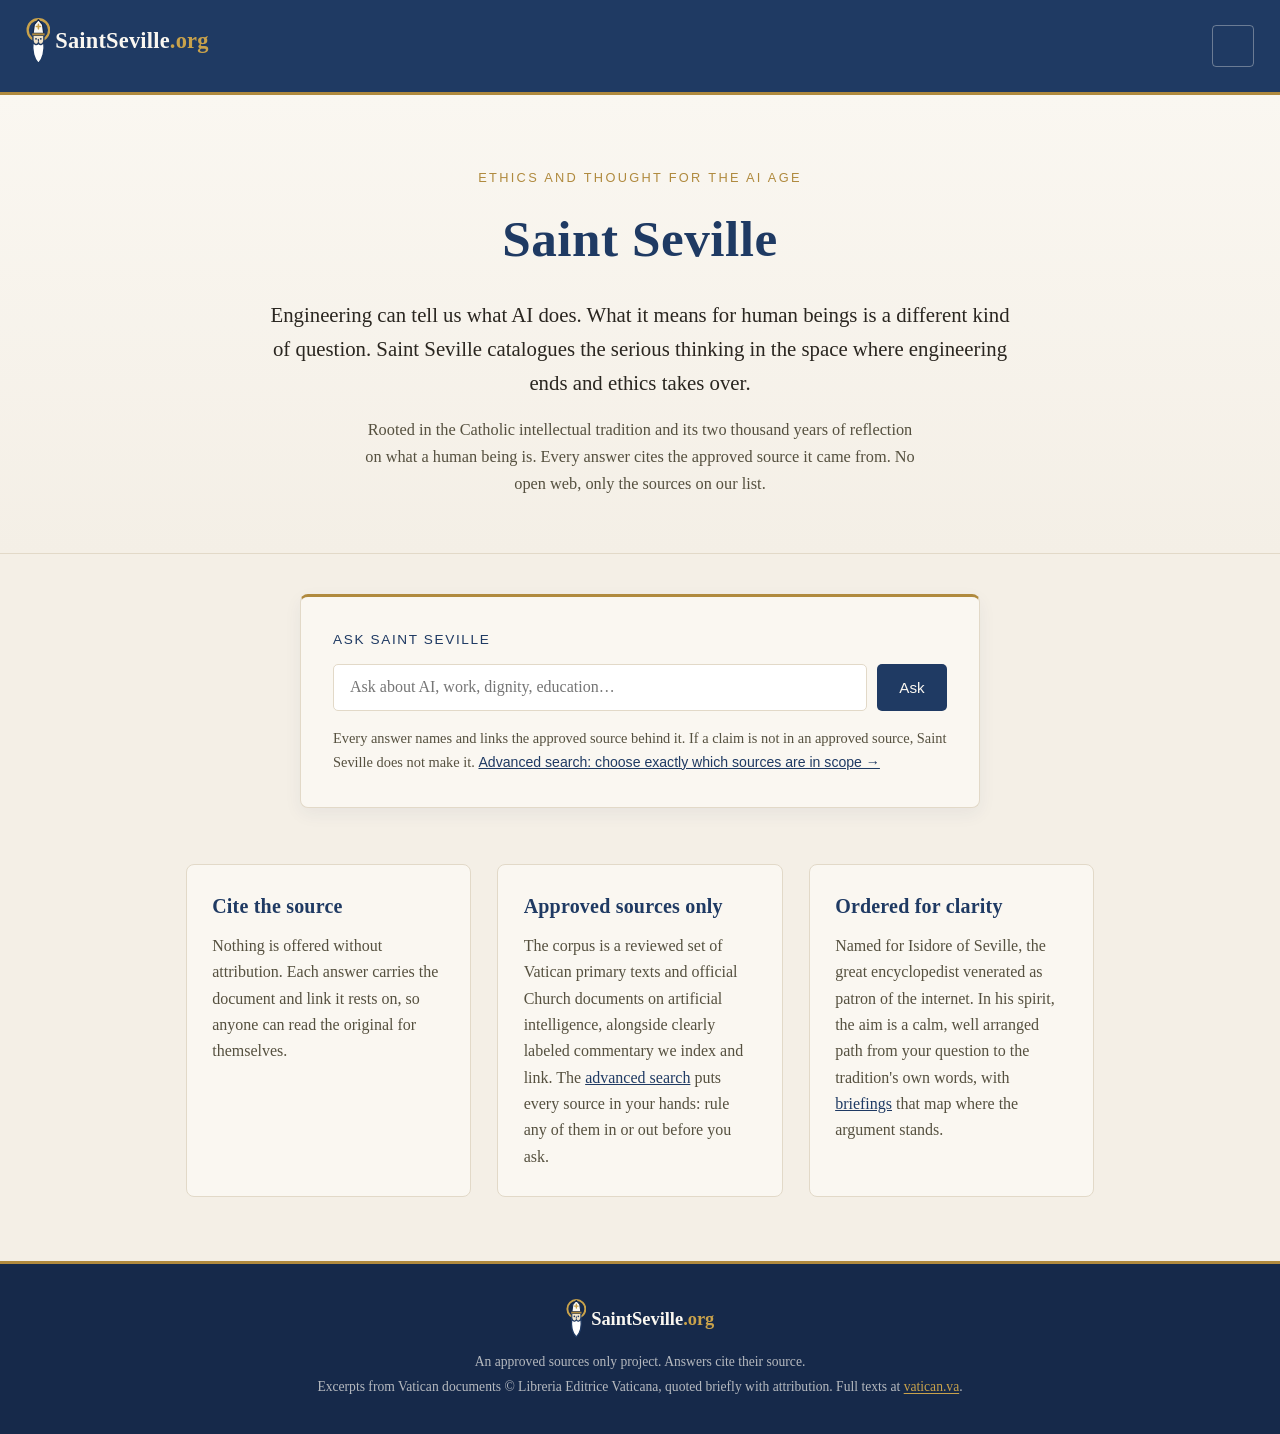
==== index.html @ 59d20e96 "Update title and description in index.html" ====
<!DOCTYPE html>
<html lang="en">
<head>
<!-- Google tag (gtag.js) -->
<script async src="https://www.googletagmanager.com/gtag/js?id=G-D8TJCZJEBD"></script>
<script>
  window.dataLayer = window.dataLayer || [];
  function gtag(){dataLayer.push(arguments);}
  gtag('js', new Date());
  gtag('config', 'G-D8TJCZJEBD');
</script>
<meta charset="UTF-8">
<meta name="viewport" content="width=device-width, initial-scale=1.0">
<title>Saint Seville &middot; Ethics and Thought for the AI Age</title>
<meta name="description" content="Ethics and thought for the AI age, drawing on the Catholic intellectual tradition. Every answer cites an approved source, and only approved sources are used.">
<link rel="stylesheet" href="style.css">
<link rel="icon" type="image/svg+xml" href="favicon.svg">
</head>
<body>
<header class="site-header">
  <div class="brand">
    <a href="index.html" class="brand-link"><svg class="brand-mark" viewBox="17 2 30 58" fill="none" aria-hidden="true"> <circle cx="32" cy="16.5" r="13" stroke="#c9a24b" stroke-width="2.8"/> <path d="M25.4 23 h13.2 v9 a6.6 6.6 0 0 1 -13.2 0 Z" fill="#f0e2c8" stroke="#1f3a63" stroke-width="1.6" stroke-linejoin="round"/> <circle cx="29.1" cy="27.2" r="1.15" fill="#1f3a63"/> <circle cx="34.9" cy="27.2" r="1.15" fill="#1f3a63"/> <path d="M32 27.8 v2.2" stroke="#1f3a63" stroke-width="1.3" stroke-linecap="round"/> <path d="M25.4 30.5 C26.8 34.6 30.6 35.2 32 31.9 C33.4 35.2 37.2 34.6 38.6 30.5 C40 41.5 37.3 52 32 57 C26.7 52 24 41.5 25.4 30.5 Z" fill="#ffffff" stroke="#1f3a63" stroke-width="1.8" stroke-linejoin="round"/> <path d="M25.5 20.5 L27 10 L32 4 L37 10 L38.5 20.5 Z" fill="#faf7f1" stroke="#16294a" stroke-width="1.6" stroke-linejoin="round"/> <path d="M24.5 20.5 h15 v2.5 h-15 Z" fill="#b08a3e"/> <g stroke="#c9a24b" stroke-width="1.9" stroke-linecap="round"> <path d="M32 9.5v5.6M29.5 12.3h5"/> </g> </svg><span>SaintSeville<span class="brand-org">.org</span></span></a>
  </div>
  <button class="menu-toggle" aria-label="Open menu" aria-expanded="false" aria-controls="site-nav">
    <span></span><span></span><span></span>
  </button>
  <nav id="site-nav" class="site-nav" aria-label="Main">
    <a href="index.html">Home</a>
    <a href="briefings/index.html">Briefings</a>
    <a href="notes/index.html">Notes</a>
    <a href="saint/index.html">The Saint</a>
    <a href="sources/index.html">Sources</a>
    <a href="about/index.html">About</a>
  </nav>
</header>

<main>
  <section class="hero">
    <div class="hero-inner">
      <p class="eyebrow">Ethics and Thought for the AI Age</p>
      <h1>Saint Seville</h1>
      <p class="mission">Engineering can tell us what AI does. What it means for human beings is a different kind of question. Saint Seville catalogues the serious thinking in the space where engineering ends and ethics takes over.</p>
      <p class="promise">Rooted in the Catholic intellectual tradition and its two thousand years of reflection on what a human being is. Every answer cites the approved source it came from. No open web, only the sources on our list.</p>
    </div>
  </section>

  <section class="search-section">
    <div class="search-card">
      <label for="seville-search" class="search-label">Ask Saint Seville</label>
      <div class="search-row">
        <input id="seville-search" type="text" placeholder="Ask about AI, work, dignity, education…" autocomplete="off">
        <button type="button" class="search-button">Ask</button>
      </div>
      <p class="search-note">Every answer names and links the approved source behind it. If a claim is not in an approved source, Saint Seville does not make it. <a class="adv-link" href="search/index.html">Advanced search: choose exactly which sources are in scope&nbsp;&rarr;</a></p>
      <div id="ask-results" class="ask-results" hidden></div>
    </div>
  </section>

  <section class="pillars">
    <div class="pillar">
      <h2>Cite the source</h2>
      <p>Nothing is offered without attribution. Each answer carries the document and link it rests on, so anyone can read the original for themselves.</p>
    </div>
    <div class="pillar">
      <h2>Approved sources only</h2>
      <p>The corpus is a reviewed set of Vatican primary texts and official Church documents on artificial intelligence, alongside clearly labeled commentary we index and link. The <a href="search/index.html">advanced search</a> puts every source in your hands: rule any of them in or out before you ask.</p>
    </div>
    <div class="pillar">
      <h2>Ordered for clarity</h2>
      <p>Named for Isidore of Seville, the great encyclopedist venerated as patron of the internet. In his spirit, the aim is a calm, well arranged path from your question to the tradition's own words, with <a href="briefings/index.html">briefings</a> that map where the argument stands.</p>
    </div>
  </section>
</main>

<footer class="site-footer">
  <p class="footer-brand-row"><span class="footer-brand"><svg class="brand-mark" viewBox="17 2 30 58" fill="none" aria-hidden="true"> <circle cx="32" cy="16.5" r="13" stroke="#c9a24b" stroke-width="2.8"/> <path d="M25.4 23 h13.2 v9 a6.6 6.6 0 0 1 -13.2 0 Z" fill="#f0e2c8" stroke="#1f3a63" stroke-width="1.6" stroke-linejoin="round"/> <circle cx="29.1" cy="27.2" r="1.15" fill="#1f3a63"/> <circle cx="34.9" cy="27.2" r="1.15" fill="#1f3a63"/> <path d="M32 27.8 v2.2" stroke="#1f3a63" stroke-width="1.3" stroke-linecap="round"/> <path d="M25.4 30.5 C26.8 34.6 30.6 35.2 32 31.9 C33.4 35.2 37.2 34.6 38.6 30.5 C40 41.5 37.3 52 32 57 C26.7 52 24 41.5 25.4 30.5 Z" fill="#ffffff" stroke="#1f3a63" stroke-width="1.8" stroke-linejoin="round"/> <path d="M25.5 20.5 L27 10 L32 4 L37 10 L38.5 20.5 Z" fill="#faf7f1" stroke="#16294a" stroke-width="1.6" stroke-linejoin="round"/> <path d="M24.5 20.5 h15 v2.5 h-15 Z" fill="#b08a3e"/> <g stroke="#c9a24b" stroke-width="1.9" stroke-linecap="round"> <path d="M32 9.5v5.6M29.5 12.3h5"/> </g> </svg><span>SaintSeville<span class="brand-org">.org</span></span></span></p>
  <p class="footer-note">An approved sources only project. Answers cite their source.</p>
  <p class="footer-note">Excerpts from Vatican documents &copy; Libreria Editrice Vaticana, quoted briefly with attribution. Full texts at <a href="https://www.vatican.va" target="_blank" rel="noopener">vatican.va</a>.</p>
</footer>

<script src="menu.js"></script>
<script src="ask.js"></script>
</body>
</html>
---- style.css ----
:root {
  --stone: #f4efe6;
  --ivory: #faf7f1;
  --stone-line: #e2d9c8;
  --deep-blue: #1f3a63;
  --deep-blue-dark: #16294a;
  --gold: #b08a3e;
  --gold-soft: #c9a24b;
  --ink: #2a2620;
  --ink-soft: #55503f;
}

* { box-sizing: border-box; }

html { scroll-behavior: smooth; }

body {
  margin: 0;
  font-family: Georgia, "Times New Roman", serif;
  color: var(--ink);
  background: var(--stone);
  line-height: 1.65;
}

h1, h2, h3, .brand-link {
  font-family: Georgia, "Times New Roman", serif;
  letter-spacing: 0.01em;
}

a { color: var(--deep-blue); }

/* Header */
.site-header {
  display: flex;
  align-items: center;
  justify-content: space-between;
  padding: 1.1rem 1.6rem;
  background: var(--deep-blue);
  color: var(--ivory);
  position: relative;
  border-bottom: 3px solid var(--gold);
}

.brand-link {
  color: var(--ivory);
  text-decoration: none;
  font-size: 1.4rem;
  font-weight: 700;
}

.menu-toggle {
  display: inline-flex;
  flex-direction: column;
  justify-content: center;
  gap: 5px;
  width: 42px;
  height: 42px;
  padding: 8px;
  background: transparent;
  border: 1px solid rgba(250, 247, 241, 0.35);
  border-radius: 4px;
  cursor: pointer;
}

.menu-toggle span {
  display: block;
  height: 2px;
  background: var(--ivory);
  border-radius: 2px;
}

.site-nav {
  display: none;
  position: absolute;
  top: 100%;
  right: 1.6rem;
  min-width: 220px;
  background: var(--deep-blue-dark);
  border: 1px solid var(--gold);
  border-radius: 6px;
  overflow: hidden;
  z-index: 20;
  box-shadow: 0 12px 30px rgba(22, 41, 74, 0.35);
}

.site-nav.open { display: block; }

.site-nav a {
  display: block;
  padding: 0.85rem 1.2rem;
  color: var(--ivory);
  text-decoration: none;
  border-bottom: 1px solid rgba(176, 138, 62, 0.25);
}

.site-nav a:last-child { border-bottom: none; }

.site-nav a:hover { background: var(--deep-blue); color: #fff; }

/* Hero */
.hero {
  background: linear-gradient(180deg, var(--ivory), var(--stone));
  border-bottom: 1px solid var(--stone-line);
  padding: 4.5rem 1.6rem 3.5rem;
}

.hero-inner {
  max-width: 760px;
  margin: 0 auto;
  text-align: center;
}

.eyebrow {
  text-transform: uppercase;
  letter-spacing: 0.18em;
  font-size: 0.8rem;
  color: var(--gold);
  margin: 0 0 0.6rem;
  font-family: Arial, Helvetica, sans-serif;
}

.hero h1 {
  font-size: 3.2rem;
  margin: 0 0 1rem;
  color: var(--deep-blue);
}

.mission {
  font-size: 1.3rem;
  color: var(--ink);
  margin: 0 0 1rem;
}

.promise {
  font-size: 1.02rem;
  color: var(--ink-soft);
  margin: 0 auto;
  max-width: 560px;
}

/* Search */
.search-section {
  padding: 2.5rem 1.6rem;
}

.search-card {
  max-width: 680px;
  margin: 0 auto;
  background: var(--ivory);
  border: 1px solid var(--stone-line);
  border-top: 3px solid var(--gold);
  border-radius: 8px;
  padding: 2rem;
  box-shadow: 0 6px 18px rgba(31, 58, 99, 0.06);
}

.search-label {
  display: block;
  font-size: 0.85rem;
  text-transform: uppercase;
  letter-spacing: 0.12em;
  color: var(--deep-blue);
  margin-bottom: 0.75rem;
  font-family: Arial, Helvetica, sans-serif;
}

.search-row {
  display: flex;
  gap: 0.6rem;
  flex-wrap: wrap;
}

#seville-search {
  flex: 1 1 240px;
  padding: 0.85rem 1rem;
  border: 1px solid var(--stone-line);
  border-radius: 5px;
  font-size: 1rem;
  font-family: inherit;
  background: #fff;
  color: var(--ink-soft);
}

.search-button {
  padding: 0.85rem 1.4rem;
  background: var(--deep-blue);
  color: var(--ivory);
  border: none;
  border-radius: 5px;
  font-size: 0.95rem;
  font-family: Arial, Helvetica, sans-serif;
  cursor: pointer;
}

.search-button:hover { background: var(--deep-blue-dark); }
.search-button:disabled { cursor: wait; opacity: 0.75; }

.search-note {
  margin: 1rem 0 0;
  font-size: 0.9rem;
  color: var(--ink-soft);
}

/* Ask results */
.ask-results {
  margin-top: 1.5rem;
  border-top: 1px solid var(--stone-line);
  padding-top: 1.25rem;
}

.ask-answer p { margin: 0 0 0.9rem; }

.ask-note {
  font-size: 0.9rem;
  color: var(--ink-soft);
  font-style: italic;
}

.ask-cites-heading {
  font-size: 0.85rem;
  text-transform: uppercase;
  letter-spacing: 0.12em;
  color: var(--deep-blue);
  font-family: Arial, Helvetica, sans-serif;
  margin: 1.25rem 0 0.5rem;
}

.ask-passage {
  margin: 0 0 1rem;
  padding: 0.9rem 1.1rem;
  background: var(--stone);
  border-left: 3px solid var(--gold);
  border-radius: 0 5px 5px 0;
}

.ask-passage p { margin: 0 0 0.5rem; font-size: 0.95rem; }

.ask-passage footer a {
  font-family: Arial, Helvetica, sans-serif;
  font-size: 0.85rem;
  color: var(--deep-blue);
}

.ask-suggestions { padding-left: 1.2rem; }
.ask-suggestions li { margin-bottom: 0.4rem; }

/* Pillars */
.pillars {
  max-width: 960px;
  margin: 0 auto;
  padding: 1rem 1.6rem 4rem;
  display: grid;
  grid-template-columns: repeat(auto-fit, minmax(240px, 1fr));
  gap: 1.6rem;
}

.pillar {
  background: var(--ivory);
  border: 1px solid var(--stone-line);
  border-radius: 8px;
  padding: 1.6rem;
}

.pillar h2 {
  font-size: 1.25rem;
  color: var(--deep-blue);
  margin: 0 0 0.6rem;
}

.pillar p { margin: 0; color: var(--ink-soft); }

/* Content pages */
.page {
  max-width: 780px;
  margin: 0 auto;
  padding: 3rem 1.6rem 4rem;
}

.page h1 {
  color: var(--deep-blue);
  font-size: 2.4rem;
  margin: 0 0 0.4rem;
}

.page .eyebrow { text-align: left; }

.page h2 {
  color: var(--deep-blue);
  font-size: 1.5rem;
  margin: 2.2rem 0 0.7rem;
  padding-bottom: 0.35rem;
  border-bottom: 2px solid var(--gold);
}

.page p { color: var(--ink); }

.source-group {
  background: var(--ivory);
  border: 1px solid var(--stone-line);
  border-left: 4px solid var(--gold);
  border-radius: 6px;
  padding: 1.3rem 1.5rem;
  margin: 1.2rem 0;
}

.source-group h3 {
  margin: 0 0 0.5rem;
  color: var(--deep-blue-dark);
  font-size: 1.15rem;
}

.source-group p { margin: 0 0 0.8rem; color: var(--ink-soft); }

.source-group ul {
  margin: 0;
  padding-left: 1.2rem;
}

.source-group li { margin-bottom: 0.45rem; }

.callout {
  background: #fff;
  border: 1px solid var(--stone-line);
  border-top: 3px solid var(--deep-blue);
  border-radius: 6px;
  padding: 1.3rem 1.5rem;
  margin: 1.6rem 0;
}

.callout p { margin: 0; }

/* Footer */
.site-footer {
  background: var(--deep-blue-dark);
  color: var(--ivory);
  text-align: center;
  padding: 2rem 1.6rem;
  border-top: 3px solid var(--gold);
}

.site-footer p { margin: 0.2rem 0; }

.footer-note {
  font-size: 0.85rem;
  color: rgba(250, 247, 241, 0.7);
}

@media (max-width: 560px) {
  .hero h1 { font-size: 2.4rem; }
  .hero { padding: 3rem 1.2rem 2.5rem; }
}

/* Search-term highlighting in retrieved passages */
.ask-passage mark {
  background: rgba(176, 138, 62, 0.22);
  color: inherit;
  border-radius: 2px;
  padding: 0 1px;
}

/* Footer links: readable gold on the deep blue footer */
.site-footer a {
  color: var(--gold-soft);
  text-decoration: underline;
  text-underline-offset: 2px;
}
.site-footer a:hover { color: var(--ivory); }

/* Brand mark in the header */
.brand-link {
  display: inline-flex;
  align-items: center;
  gap: 0.3rem;
}
.brand-mark { height: 48px; width: auto; display: block; }
.brand-org { color: var(--gold-soft); }

/* Footer brand lockup */
.footer-brand {
  display: inline-flex;
  align-items: center;
  gap: 0.3rem;
  color: var(--ivory);
  font-weight: 700;
  font-size: 1.15rem;
  font-family: Georgia, "Times New Roman", serif;
}
.footer-brand .brand-mark { height: 40px; }

/* Advanced search */
.page-wide { max-width: 900px; }

.search-card-wide { max-width: none; margin: 1.5rem 0 0; }

.year-row { margin-top: 0.9rem; }

.year-label {
  font-family: Arial, Helvetica, sans-serif;
  font-size: 0.85rem;
  color: var(--ink-soft);
}

.year-label input {
  width: 5.5em;
  padding: 0.35rem 0.5rem;
  border: 1px solid var(--stone-line);
  border-radius: 4px;
  font-size: 0.9rem;
  margin: 0 0.3rem;
}

.scope-note { color: var(--ink-soft); font-size: 0.95rem; }

.src-row {
  display: flex;
  align-items: baseline;
  gap: 0.55rem;
  padding: 0.45rem 0;
  border-bottom: 1px solid var(--stone-line);
  cursor: pointer;
}

.src-row:last-of-type { border-bottom: none; }

.src-main { font-size: 0.95rem; }

.tier-badge {
  display: inline-block;
  font-family: Arial, Helvetica, sans-serif;
  font-size: 0.68rem;
  text-transform: uppercase;
  letter-spacing: 0.08em;
  padding: 0.1rem 0.45rem;
  border-radius: 3px;
  vertical-align: middle;
  margin-right: 0.2rem;
}

.tier-magisterial { background: var(--deep-blue); color: var(--ivory); }
.tier-official { background: var(--gold); color: #fff; }
.tier-scholarly { background: #4a6741; color: #fff; }
.tier-journalism, .tier-commentary { background: var(--stone-line); color: var(--ink); }

.scope-tools { margin: 0.8rem 0 0; }

.mini-btn {
  font-family: Arial, Helvetica, sans-serif;
  font-size: 0.78rem;
  padding: 0.3rem 0.7rem;
  background: var(--ivory);
  border: 1px solid var(--stone-line);
  border-radius: 4px;
  cursor: pointer;
  color: var(--deep-blue);
}

.mini-btn:hover { border-color: var(--gold); }

.article-card {
  background: var(--ivory);
  border: 1px solid var(--stone-line);
  border-left: 3px solid var(--deep-blue);
  border-radius: 0 5px 5px 0;
  padding: 0.9rem 1.1rem;
  margin: 0 0 1rem;
}

.article-card p { margin: 0 0 0.35rem; }
.article-meta { font-family: Arial, Helvetica, sans-serif; font-size: 0.8rem; color: var(--ink-soft); }
.article-title { font-size: 1.02rem; }
.article-abstract { font-size: 0.92rem; color: var(--ink-soft); }
.article-byline { font-family: Arial, Helvetica, sans-serif; font-size: 0.8rem; color: var(--ink-soft); }

/* Briefings and notes */
.entry-card {
  background: var(--ivory);
  border: 1px solid var(--stone-line);
  border-left: 4px solid var(--gold);
  border-radius: 6px;
  padding: 1.3rem 1.5rem;
  margin: 1.2rem 0;
}

.entry-card h3 { margin: 0 0 0.4rem; color: var(--deep-blue-dark); }
.entry-card h3 a { text-decoration: none; color: inherit; }
.entry-card h3 a:hover { text-decoration: underline; }
.entry-card .entry-meta { font-family: Arial, Helvetica, sans-serif; font-size: 0.8rem; color: var(--ink-soft); margin: 0 0 0.5rem; }
.entry-card p { margin: 0; color: var(--ink-soft); }

.where-next {
  background: #fff;
  border: 1px solid var(--stone-line);
  border-top: 3px solid var(--gold);
  border-radius: 6px;
  padding: 1.2rem 1.4rem;
  margin: 1.6rem 0;
}

.where-next h2 { border-bottom: none; margin-top: 0; }

.scope-box {
  font-size: 0.9rem;
  color: var(--ink-soft);
  border-top: 1px solid var(--stone-line);
  margin-top: 2rem;
  padding-top: 1rem;
}

.adv-link {
  font-family: Arial, Helvetica, sans-serif;
  font-size: 0.88rem;
}
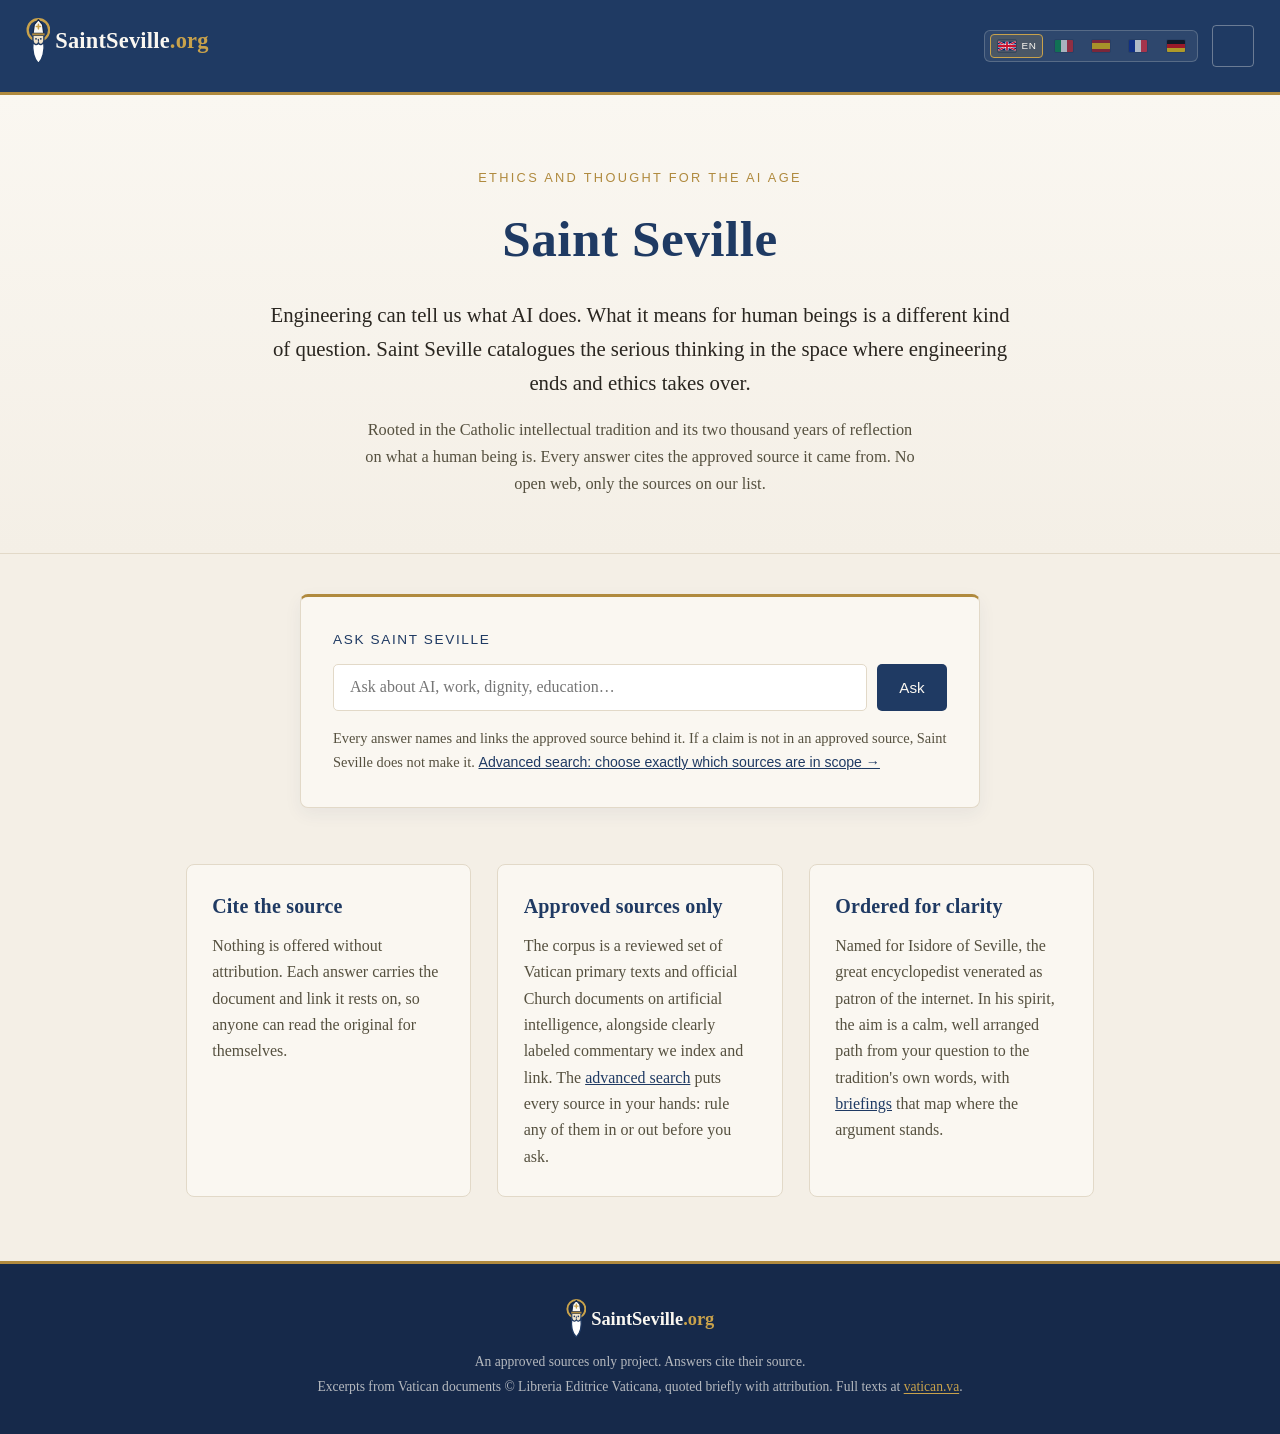
==== commit 2fe99535: "Five languages with a visible switcher" ====
--- a/index.html
+++ b/index.html
@@ -16,57 +16,61 @@
 <link rel="stylesheet" href="style.css">
 <link rel="icon" type="image/svg+xml" href="favicon.svg">
 </head>
-<body>
+<body data-i18n-full="1">
 <header class="site-header">
   <div class="brand">
     <a href="index.html" class="brand-link"><svg class="brand-mark" viewBox="17 2 30 58" fill="none" aria-hidden="true"> <circle cx="32" cy="16.5" r="13" stroke="#c9a24b" stroke-width="2.8"/> <path d="M25.4 23 h13.2 v9 a6.6 6.6 0 0 1 -13.2 0 Z" fill="#f0e2c8" stroke="#1f3a63" stroke-width="1.6" stroke-linejoin="round"/> <circle cx="29.1" cy="27.2" r="1.15" fill="#1f3a63"/> <circle cx="34.9" cy="27.2" r="1.15" fill="#1f3a63"/> <path d="M32 27.8 v2.2" stroke="#1f3a63" stroke-width="1.3" stroke-linecap="round"/> <path d="M25.4 30.5 C26.8 34.6 30.6 35.2 32 31.9 C33.4 35.2 37.2 34.6 38.6 30.5 C40 41.5 37.3 52 32 57 C26.7 52 24 41.5 25.4 30.5 Z" fill="#ffffff" stroke="#1f3a63" stroke-width="1.8" stroke-linejoin="round"/> <path d="M25.5 20.5 L27 10 L32 4 L37 10 L38.5 20.5 Z" fill="#faf7f1" stroke="#16294a" stroke-width="1.6" stroke-linejoin="round"/> <path d="M24.5 20.5 h15 v2.5 h-15 Z" fill="#b08a3e"/> <g stroke="#c9a24b" stroke-width="1.9" stroke-linecap="round"> <path d="M32 9.5v5.6M29.5 12.3h5"/> </g> </svg><span>SaintSeville<span class="brand-org">.org</span></span></a>
   </div>
-  <button class="menu-toggle" aria-label="Open menu" aria-expanded="false" aria-controls="site-nav">
-    <span></span><span></span><span></span>
-  </button>
+  <div class="header-tools">
+    <div class="lang-switch"></div>
+    <button class="menu-toggle" aria-label="Open menu" aria-expanded="false" aria-controls="site-nav">
+      <span></span><span></span><span></span>
+    </button>
+  </div>
   <nav id="site-nav" class="site-nav" aria-label="Main">
-    <a href="index.html">Home</a>
-    <a href="briefings/index.html">Briefings</a>
-    <a href="notes/index.html">Notes</a>
-    <a href="saint/index.html">The Saint</a>
-    <a href="sources/index.html">Sources</a>
-    <a href="about/index.html">About</a>
+    <a href="index.html" data-i18n="nav.home">Home</a>
+    <a href="briefings/index.html" data-i18n="nav.briefings">Briefings</a>
+    <a href="thinkers/index.html" data-i18n="nav.thinkers">Thinkers</a>
+    <a href="notes/index.html" data-i18n="nav.notes">Notes</a>
+    <a href="saint/index.html" data-i18n="nav.saint">The Saint</a>
+    <a href="sources/index.html" data-i18n="nav.sources">Sources</a>
+    <a href="about/index.html" data-i18n="nav.about">About</a>
   </nav>
 </header>
 
 <main>
   <section class="hero">
     <div class="hero-inner">
-      <p class="eyebrow">Ethics and Thought for the AI Age</p>
+      <p class="eyebrow" data-i18n="hero.eyebrow">Ethics and Thought for the AI Age</p>
       <h1>Saint Seville</h1>
-      <p class="mission">Engineering can tell us what AI does. What it means for human beings is a different kind of question. Saint Seville catalogues the serious thinking in the space where engineering ends and ethics takes over.</p>
-      <p class="promise">Rooted in the Catholic intellectual tradition and its two thousand years of reflection on what a human being is. Every answer cites the approved source it came from. No open web, only the sources on our list.</p>
+      <p class="mission" data-i18n="hero.mission">Engineering can tell us what AI does. What it means for human beings is a different kind of question. Saint Seville catalogues the serious thinking in the space where engineering ends and ethics takes over.</p>
+      <p class="promise" data-i18n="hero.promise">Rooted in the Catholic intellectual tradition and its two thousand years of reflection on what a human being is. Every answer cites the approved source it came from. No open web, only the sources on our list.</p>
     </div>
   </section>
 
   <section class="search-section">
     <div class="search-card">
-      <label for="seville-search" class="search-label">Ask Saint Seville</label>
+      <label for="seville-search" class="search-label" data-i18n="ask.label">Ask Saint Seville</label>
       <div class="search-row">
-        <input id="seville-search" type="text" placeholder="Ask about AI, work, dignity, education…" autocomplete="off">
-        <button type="button" class="search-button">Ask</button>
+        <input id="seville-search" type="text" placeholder="Ask about AI, work, dignity, education…" data-i18n-placeholder="ask.placeholder" autocomplete="off">
+        <button type="button" class="search-button" data-i18n="ask.button">Ask</button>
       </div>
-      <p class="search-note">Every answer names and links the approved source behind it. If a claim is not in an approved source, Saint Seville does not make it. <a class="adv-link" href="search/index.html">Advanced search: choose exactly which sources are in scope&nbsp;&rarr;</a></p>
+      <p class="search-note"><span data-i18n="ask.note">Every answer names and links the approved source behind it. If a claim is not in an approved source, Saint Seville does not make it.</span> <a class="adv-link" href="search/index.html"><span data-i18n="ask.adv">Advanced search: choose exactly which sources are in scope</span>&nbsp;&rarr;</a></p>
       <div id="ask-results" class="ask-results" hidden></div>
     </div>
   </section>
 
   <section class="pillars">
     <div class="pillar">
-      <h2>Cite the source</h2>
-      <p>Nothing is offered without attribution. Each answer carries the document and link it rests on, so anyone can read the original for themselves.</p>
+      <h2 data-i18n="pillar1.h">Cite the source</h2>
+      <p data-i18n="pillar1.p">Nothing is offered without attribution. Each answer carries the document and link it rests on, so anyone can read the original for themselves.</p>
     </div>
     <div class="pillar">
-      <h2>Approved sources only</h2>
+      <h2 data-i18n="pillar2.h">Approved sources only</h2>
       <p>The corpus is a reviewed set of Vatican primary texts and official Church documents on artificial intelligence, alongside clearly labeled commentary we index and link. The <a href="search/index.html">advanced search</a> puts every source in your hands: rule any of them in or out before you ask.</p>
     </div>
     <div class="pillar">
-      <h2>Ordered for clarity</h2>
+      <h2 data-i18n="pillar3.h">Ordered for clarity</h2>
       <p>Named for Isidore of Seville, the great encyclopedist venerated as patron of the internet. In his spirit, the aim is a calm, well arranged path from your question to the tradition's own words, with <a href="briefings/index.html">briefings</a> that map where the argument stands.</p>
     </div>
   </section>
@@ -74,11 +78,12 @@
 
 <footer class="site-footer">
   <p class="footer-brand-row"><span class="footer-brand"><svg class="brand-mark" viewBox="17 2 30 58" fill="none" aria-hidden="true"> <circle cx="32" cy="16.5" r="13" stroke="#c9a24b" stroke-width="2.8"/> <path d="M25.4 23 h13.2 v9 a6.6 6.6 0 0 1 -13.2 0 Z" fill="#f0e2c8" stroke="#1f3a63" stroke-width="1.6" stroke-linejoin="round"/> <circle cx="29.1" cy="27.2" r="1.15" fill="#1f3a63"/> <circle cx="34.9" cy="27.2" r="1.15" fill="#1f3a63"/> <path d="M32 27.8 v2.2" stroke="#1f3a63" stroke-width="1.3" stroke-linecap="round"/> <path d="M25.4 30.5 C26.8 34.6 30.6 35.2 32 31.9 C33.4 35.2 37.2 34.6 38.6 30.5 C40 41.5 37.3 52 32 57 C26.7 52 24 41.5 25.4 30.5 Z" fill="#ffffff" stroke="#1f3a63" stroke-width="1.8" stroke-linejoin="round"/> <path d="M25.5 20.5 L27 10 L32 4 L37 10 L38.5 20.5 Z" fill="#faf7f1" stroke="#16294a" stroke-width="1.6" stroke-linejoin="round"/> <path d="M24.5 20.5 h15 v2.5 h-15 Z" fill="#b08a3e"/> <g stroke="#c9a24b" stroke-width="1.9" stroke-linecap="round"> <path d="M32 9.5v5.6M29.5 12.3h5"/> </g> </svg><span>SaintSeville<span class="brand-org">.org</span></span></span></p>
-  <p class="footer-note">An approved sources only project. Answers cite their source.</p>
+  <p class="footer-note" data-i18n="foot.note">An approved sources only project. Answers cite their source.</p>
   <p class="footer-note">Excerpts from Vatican documents &copy; Libreria Editrice Vaticana, quoted briefly with attribution. Full texts at <a href="https://www.vatican.va" target="_blank" rel="noopener">vatican.va</a>.</p>
 </footer>
 
 <script src="menu.js"></script>
-<script src="ask.js"></script>
+<script src="i18n.js?v=1"></script>
+<script src="ask.js?v=7"></script>
 </body>
 </html>
--- a/style.css
+++ b/style.css
@@ -510,3 +510,417 @@
   font-family: Arial, Helvetica, sans-serif;
   font-size: 0.88rem;
 }
+
+/* Live synthesis, appended below the instant retrieved passages */
+.ask-synthesis {
+  margin-top: 1.5rem;
+  padding-top: 1.25rem;
+  border-top: 1px dashed var(--stone-line);
+}
+
+.ask-synthesis-loading .ask-note { margin: 0; }
+
+.ask-synthesis .ask-answer p { font-size: 1rem; }
+
+.ask-differ, .ask-next, .ask-articles {
+  background: var(--ivory);
+  border: 1px solid var(--stone-line);
+  border-left: 3px solid var(--deep-blue);
+  border-radius: 0 5px 5px 0;
+  padding: 0.85rem 1.1rem;
+  margin: 0 0 1rem;
+}
+
+.ask-differ h4, .ask-next h4, .ask-articles h4 {
+  margin: 0 0 0.4rem;
+  font-family: Arial, Helvetica, sans-serif;
+  font-size: 0.78rem;
+  text-transform: uppercase;
+  letter-spacing: 0.1em;
+  color: var(--deep-blue);
+}
+
+.ask-differ p, .ask-next p, .ask-articles p {
+  margin: 0 0 0.3rem;
+  font-size: 0.92rem;
+  color: var(--ink-soft);
+}
+
+.ask-articles p:last-child, .ask-next p:last-child, .ask-differ p:last-child { margin-bottom: 0; }
+
+/* Empty state: sources agree, so explain what the section is for */
+.ask-differ-none { border-left-color: var(--stone-line); }
+.ask-differ-none p { font-style: italic; }
+
+/* ---- Interaction states ----------------------------------------------
+   Cards and controls lift slightly on hover and settle under the finger
+   on press, so a tap has somewhere to land. Focus rings are gold and
+   always visible to a keyboard, never suppressed. Motion is dropped
+   entirely for anyone who has asked for less of it. */
+
+.entry-card {
+  transition: transform .18s ease, box-shadow .18s ease, border-color .18s ease;
+}
+.entry-card:hover {
+  border-color: var(--gold);
+  box-shadow: 0 14px 26px -14px rgba(20, 34, 61, .28);
+  transform: translateY(-4px);
+}
+.entry-card:active {
+  transform: translateY(-1px);
+  box-shadow: 0 4px 10px -8px rgba(20, 34, 61, .3);
+  transition-duration: .07s;
+}
+.entry-card h3 a:focus-visible {
+  outline: 2px solid var(--gold);
+  outline-offset: 3px;
+  border-radius: 3px;
+}
+
+.search-button {
+  transition: background .16s ease, transform .16s ease, box-shadow .16s ease;
+}
+.search-button:hover:not(:disabled) {
+  transform: translateY(-2px);
+  box-shadow: 0 10px 20px -12px rgba(20, 34, 61, .65);
+}
+.search-button:active:not(:disabled) {
+  transform: translateY(0);
+  box-shadow: 0 3px 8px -6px rgba(20, 34, 61, .6);
+  transition-duration: .06s;
+}
+.search-button:focus-visible {
+  outline: 2px solid var(--gold);
+  outline-offset: 3px;
+}
+
+.ask-passage {
+  transition: border-color .18s ease, background .18s ease;
+}
+.ask-passage:hover {
+  border-left-color: var(--deep-blue);
+  background: #fff;
+}
+.ask-passage footer a {
+  transition: color .16s ease;
+}
+.ask-passage footer a:hover { color: var(--gold-dark, #8a6a24); }
+.ask-passage footer a:focus-visible {
+  outline: 2px solid var(--gold);
+  outline-offset: 2px;
+  border-radius: 3px;
+}
+
+.site-nav a { transition: background .16s ease, color .16s ease; }
+.site-nav a:focus-visible { outline: 2px solid var(--gold); outline-offset: 2px; }
+
+.mini-btn { transition: border-color .16s ease, transform .16s ease; }
+.mini-btn:hover { transform: translateY(-1px); }
+.mini-btn:active { transform: translateY(0); transition-duration: .06s; }
+.mini-btn:focus-visible { outline: 2px solid var(--gold); outline-offset: 2px; }
+
+@media (prefers-reduced-motion: reduce) {
+  .entry-card, .search-button, .ask-passage, .site-nav a, .mini-btn { transition: none; }
+  .entry-card:hover, .entry-card:active,
+  .search-button:hover, .search-button:active,
+  .mini-btn:hover, .mini-btn:active { transform: none; }
+}
+
+/* ---- Thinkers register ------------------------------------------------
+   The commentary layer. Visually distinct from a corpus passage on
+   purpose: no gold quote rule, because nothing here is being quoted as
+   teaching. */
+
+.group-note {
+  color: var(--ink-soft);
+  max-width: 46rem;
+  margin: 0.2rem 0 1.1rem;
+}
+
+.thinker-card { border-left-color: var(--deep-blue); }
+.thinker-card h3 { margin-bottom: 0.15rem; }
+.thinker-card .entry-meta { margin-bottom: 0.7rem; }
+
+.thinker-label {
+  font-family: Arial, Helvetica, sans-serif;
+  font-size: 0.72rem;
+  letter-spacing: 0.09em;
+  text-transform: uppercase;
+  color: var(--deep-blue);
+  margin-right: 0.4rem;
+}
+
+.thinker-role,
+.thinker-works {
+  margin: 0.6rem 0 0;
+  font-size: 0.9rem;
+  color: var(--ink-soft);
+}
+
+.thinker-note {
+  margin: 0.6rem 0 0;
+  font-size: 0.88rem;
+  color: var(--ink-soft);
+  border-left: 2px solid var(--stone-line);
+  padding-left: 0.7rem;
+}
+
+.thinker-link { margin: 0.7rem 0 0; font-size: 0.85rem; }
+.thinker-link a { font-family: Arial, Helvetica, sans-serif; color: var(--deep-blue); }
+
+.differ-card { border-left-color: var(--gold); }
+.differ-card h3 { margin-bottom: 0.8rem; }
+
+.differ-pos {
+  margin: 0 0 0.55rem;
+  font-size: 0.93rem;
+  color: var(--ink);
+}
+
+.differ-holder {
+  display: block;
+  font-family: Arial, Helvetica, sans-serif;
+  font-size: 0.78rem;
+  letter-spacing: 0.04em;
+  text-transform: uppercase;
+  color: var(--deep-blue);
+  margin-bottom: 0.1rem;
+}
+
+/* ---- Suggestion form -------------------------------------------------- */
+.suggest-form { max-width: 40rem; margin-top: 1.4rem; }
+.sf-label {
+  display: block;
+  font-family: Arial, Helvetica, sans-serif;
+  font-size: 0.78rem;
+  letter-spacing: 0.08em;
+  text-transform: uppercase;
+  color: var(--deep-blue);
+  margin: 1.1rem 0 0.35rem;
+}
+.sf-input {
+  width: 100%;
+  font-family: inherit;
+  font-size: 0.98rem;
+  padding: 0.7rem 0.85rem;
+  border: 1px solid var(--stone-line);
+  border-radius: 5px;
+  background: #fff;
+  color: var(--ink);
+  transition: border-color .16s ease, box-shadow .16s ease;
+}
+.sf-input:focus {
+  outline: none;
+  border-color: var(--gold);
+  box-shadow: 0 0 0 3px rgba(201, 162, 75, .22);
+}
+textarea.sf-input { resize: vertical; line-height: 1.5; }
+.sf-submit { margin-top: 1.3rem; }
+@media (prefers-reduced-motion: reduce) { .sf-input { transition: none; } }
+
+/* ---- Landing page movement --------------------------------------------
+   The pillars and the ask card get the same lift-and-settle language as
+   the thinkers register, so the whole site behaves like one object. */
+
+.pillar {
+  transition: transform .18s ease, box-shadow .18s ease, border-color .18s ease;
+}
+.pillar:hover {
+  border-color: var(--gold);
+  box-shadow: 0 16px 28px -12px rgba(20, 34, 61, .28);
+  transform: translateY(-5px);
+}
+.pillar:active {
+  transform: translateY(-1px);
+  box-shadow: 0 4px 10px -8px rgba(20, 34, 61, .3);
+  transition-duration: .07s;
+}
+
+.search-card {
+  transition: box-shadow .22s ease, border-color .22s ease;
+}
+.search-card:focus-within {
+  border-color: var(--gold);
+  box-shadow: 0 18px 34px -18px rgba(20, 34, 61, .3);
+}
+
+.adv-link { transition: color .16s ease; }
+.adv-link:hover { color: var(--gold-dark, #8a6a24); }
+.adv-link:focus-visible { outline: 2px solid var(--gold); outline-offset: 3px; border-radius: 3px; }
+
+.brand-link { transition: opacity .16s ease; }
+.brand-link:hover { opacity: .82; }
+.brand-link:focus-visible { outline: 2px solid var(--gold); outline-offset: 4px; border-radius: 4px; }
+
+@media (prefers-reduced-motion: reduce) {
+  .pillar, .search-card, .adv-link, .brand-link { transition: none; }
+  .pillar:hover, .pillar:active { transform: none; }
+}
+
+/* ---- Thinkers register: filter bar ------------------------------------ */
+.reg-tools {
+  position: sticky;
+  top: 0;
+  z-index: 5;
+  background: var(--stone);
+  border: 1px solid var(--stone-line);
+  border-radius: 6px;
+  padding: 1rem 1.1rem;
+  margin: 1.4rem 0 1.6rem;
+}
+.reg-search {
+  width: 100%;
+  font-family: inherit;
+  font-size: 1rem;
+  padding: 0.7rem 0.9rem;
+  border: 1px solid var(--stone-line);
+  border-radius: 5px;
+  background: #fff;
+  color: var(--ink);
+}
+.reg-search:focus { outline: none; border-color: var(--gold); box-shadow: 0 0 0 3px rgba(201,162,75,.22); }
+.reg-facets { display: flex; flex-wrap: wrap; gap: 0.4rem; margin-top: 0.75rem; }
+.reg-chip {
+  font-family: Arial, Helvetica, sans-serif;
+  font-size: 0.78rem;
+  letter-spacing: 0.03em;
+  padding: 0.4rem 0.75rem;
+  border: 1px solid var(--stone-line);
+  border-radius: 999px;
+  background: #fff;
+  color: var(--ink-soft);
+  cursor: pointer;
+  transition: background .14s ease, color .14s ease, border-color .14s ease;
+}
+.reg-chip:hover { border-color: var(--gold); color: var(--ink); }
+.reg-chip[aria-pressed="true"] {
+  background: var(--deep-blue);
+  border-color: var(--deep-blue);
+  color: var(--ivory);
+}
+.reg-chip:focus-visible { outline: 2px solid var(--gold); outline-offset: 2px; }
+.reg-count {
+  font-family: Arial, Helvetica, sans-serif;
+  font-size: 0.8rem;
+  color: var(--ink-soft);
+  margin: 0.7rem 0 0;
+}
+.reg-count b { color: var(--deep-blue); }
+.reg-hidden { display: none !important; }
+.reg-empty { font-size: 0.95rem; color: var(--ink-soft); padding: 1.2rem 0; }
+mark.reg-hit { background: rgba(201,162,75,.38); color: inherit; border-radius: 2px; padding: 0 1px; }
+@media (prefers-reduced-motion: reduce) { .reg-chip { transition: none; } }
+
+/* ---- Language switcher ----
+   Five flags in the header bar rather than tucked inside the hamburger.
+   A reader who needs Italian should not have to find a menu first, and a
+   visible switcher is also the argument against guessing from an IP
+   address: the choice is offered rather than made for them. */
+.header-tools {
+  display: flex;
+  align-items: center;
+  gap: 0.9rem;
+}
+
+.lang-switch {
+  display: flex;
+  align-items: center;
+  gap: 0.28rem;
+  padding: 0.2rem 0.3rem;
+  background: rgba(250, 247, 241, 0.07);
+  border: 1px solid rgba(250, 247, 241, 0.2);
+  border-radius: 6px;
+}
+
+.lang-switch button {
+  display: inline-flex;
+  align-items: center;
+  gap: 0.3rem;
+  padding: 0.24rem 0.34rem;
+  background: transparent;
+  border: 1px solid transparent;
+  border-radius: 4px;
+  cursor: pointer;
+  line-height: 1;
+  opacity: 0.62;
+  transition: opacity 0.16s ease, border-color 0.16s ease, background 0.16s ease, transform 0.16s ease;
+}
+
+.lang-switch button svg {
+  display: block;
+  width: 20px;
+  height: 14px;
+  border-radius: 2px;
+  border: 1px solid rgba(22, 41, 74, 0.35);
+}
+
+.lang-switch .lang-code {
+  display: none;
+  font-family: "Helvetica Neue", Arial, sans-serif;
+  font-size: 0.62rem;
+  letter-spacing: 0.06em;
+  color: var(--ivory);
+}
+
+.lang-switch button:hover {
+  opacity: 1;
+  background: rgba(250, 247, 241, 0.12);
+  transform: translateY(-1px);
+}
+
+.lang-switch button:active {
+  transform: translateY(0);
+  transition-duration: 0.06s;
+}
+
+.lang-switch button.on {
+  opacity: 1;
+  border-color: var(--gold-soft);
+  background: rgba(201, 162, 75, 0.18);
+}
+
+.lang-switch button.on .lang-code { display: inline; }
+
+.lang-switch button:focus-visible {
+  outline: 2px solid var(--gold-soft);
+  outline-offset: 2px;
+}
+
+/* A passage the Holy See never published in the reader's language says
+   so above the quote, so nobody mistakes an English fallback for the
+   edition they asked for. */
+.ask-passage-note {
+  margin: 0 0 0.5rem;
+  font-family: "Helvetica Neue", Arial, sans-serif;
+  font-size: 0.72rem;
+  letter-spacing: 0.02em;
+  text-transform: uppercase;
+  color: var(--ink-soft);
+  opacity: 0.85;
+}
+
+@media (max-width: 560px) {
+  .lang-switch { gap: 0.1rem; padding: 0.15rem 0.2rem; }
+  .lang-switch button { padding: 0.2rem 0.22rem; }
+  .lang-switch button svg { width: 17px; height: 12px; }
+  .lang-switch .lang-code { display: none !important; }
+}
+
+@media (prefers-reduced-motion: reduce) {
+  .lang-switch button { transition: none; }
+  .lang-switch button:hover, .lang-switch button:active { transform: none; }
+}
+
+/* Shown only when a reader has picked a language a page has not been
+   written in yet. It disappears by itself once the page carries
+   data-i18n-full. */
+.untranslated-note {
+  margin: 0 0 1.4rem;
+  padding: 0.7rem 1rem;
+  background: rgba(176, 138, 62, 0.1);
+  border-left: 3px solid var(--gold);
+  border-radius: 0 4px 4px 0;
+  font-family: "Helvetica Neue", Arial, sans-serif;
+  font-size: 0.85rem;
+  color: var(--ink-soft);
+}
